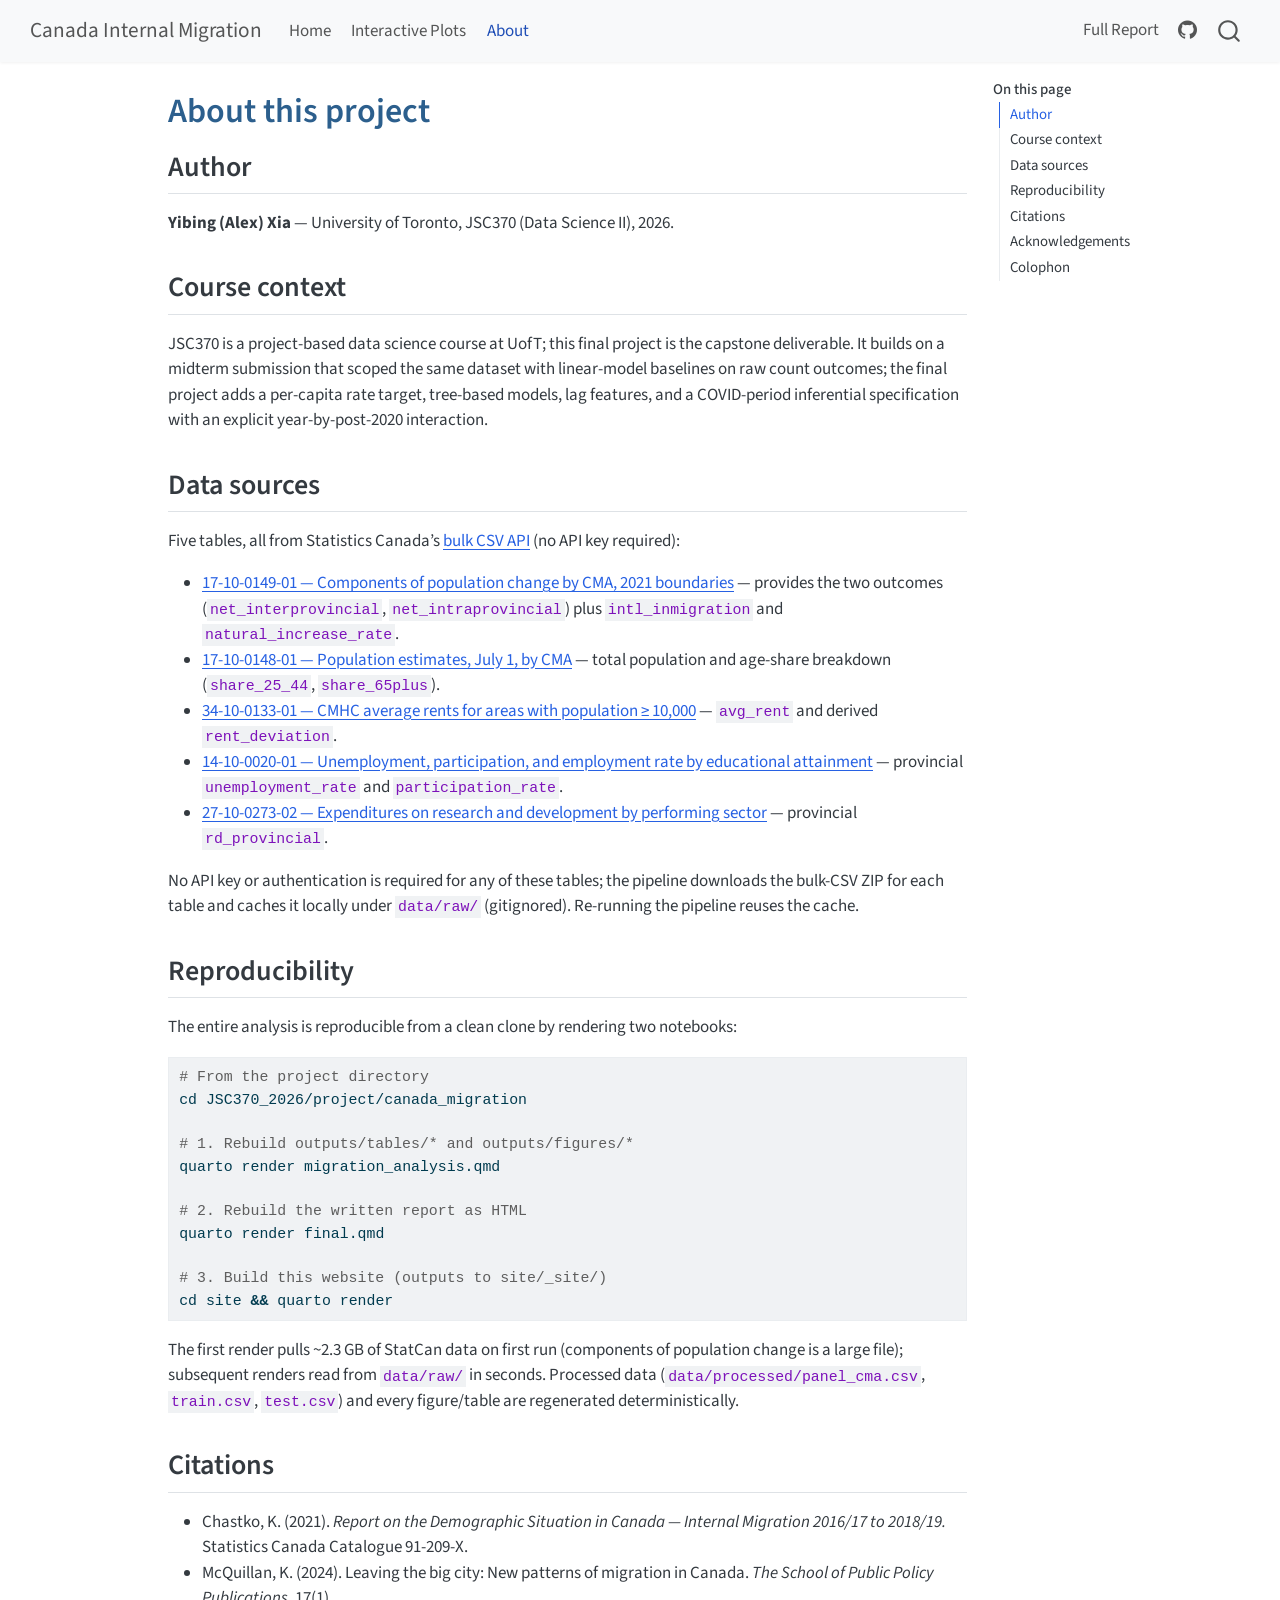
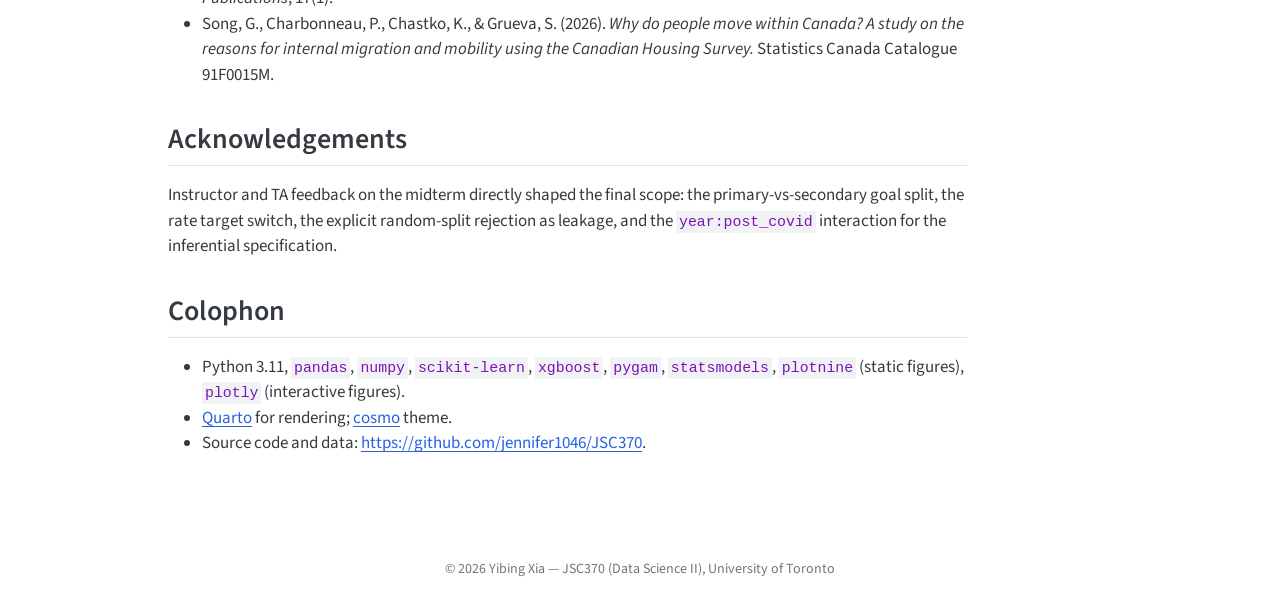
==== about.html @ b492a245 "Built site for gh-pages" ====
<!DOCTYPE html>
<html xmlns="http://www.w3.org/1999/xhtml" lang="en" xml:lang="en"><head>

<meta charset="utf-8">
<meta name="generator" content="quarto-1.8.26">

<meta name="viewport" content="width=device-width, initial-scale=1.0, user-scalable=yes">


<title>About this project – Canada Internal Migration</title>
<style>
code{white-space: pre-wrap;}
span.smallcaps{font-variant: small-caps;}
div.columns{display: flex; gap: min(4vw, 1.5em);}
div.column{flex: auto; overflow-x: auto;}
div.hanging-indent{margin-left: 1.5em; text-indent: -1.5em;}
ul.task-list{list-style: none;}
ul.task-list li input[type="checkbox"] {
  width: 0.8em;
  margin: 0 0.8em 0.2em -1em; /* quarto-specific, see https://github.com/quarto-dev/quarto-cli/issues/4556 */ 
  vertical-align: middle;
}
/* CSS for syntax highlighting */
html { -webkit-text-size-adjust: 100%; }
pre > code.sourceCode { white-space: pre; position: relative; }
pre > code.sourceCode > span { display: inline-block; line-height: 1.25; }
pre > code.sourceCode > span:empty { height: 1.2em; }
.sourceCode { overflow: visible; }
code.sourceCode > span { color: inherit; text-decoration: inherit; }
div.sourceCode { margin: 1em 0; }
pre.sourceCode { margin: 0; }
@media screen {
div.sourceCode { overflow: auto; }
}
@media print {
pre > code.sourceCode { white-space: pre-wrap; }
pre > code.sourceCode > span { text-indent: -5em; padding-left: 5em; }
}
pre.numberSource code
  { counter-reset: source-line 0; }
pre.numberSource code > span
  { position: relative; left: -4em; counter-increment: source-line; }
pre.numberSource code > span > a:first-child::before
  { content: counter(source-line);
    position: relative; left: -1em; text-align: right; vertical-align: baseline;
    border: none; display: inline-block;
    -webkit-touch-callout: none; -webkit-user-select: none;
    -khtml-user-select: none; -moz-user-select: none;
    -ms-user-select: none; user-select: none;
    padding: 0 4px; width: 4em;
  }
pre.numberSource { margin-left: 3em;  padding-left: 4px; }
div.sourceCode
  {   }
@media screen {
pre > code.sourceCode > span > a:first-child::before { text-decoration: underline; }
}
</style>


<script src="site_libs/quarto-nav/quarto-nav.js"></script>
<script src="site_libs/quarto-nav/headroom.min.js"></script>
<script src="site_libs/clipboard/clipboard.min.js"></script>
<script src="site_libs/quarto-search/autocomplete.umd.js"></script>
<script src="site_libs/quarto-search/fuse.min.js"></script>
<script src="site_libs/quarto-search/quarto-search.js"></script>
<meta name="quarto:offset" content="./">
<script src="site_libs/quarto-html/quarto.js" type="module"></script>
<script src="site_libs/quarto-html/tabsets/tabsets.js" type="module"></script>
<script src="site_libs/quarto-html/axe/axe-check.js" type="module"></script>
<script src="site_libs/quarto-html/popper.min.js"></script>
<script src="site_libs/quarto-html/tippy.umd.min.js"></script>
<script src="site_libs/quarto-html/anchor.min.js"></script>
<link href="site_libs/quarto-html/tippy.css" rel="stylesheet">
<link href="site_libs/quarto-html/quarto-syntax-highlighting-587c61ba64f3a5504c4d52d930310e48.css" rel="stylesheet" id="quarto-text-highlighting-styles">
<script src="site_libs/bootstrap/bootstrap.min.js"></script>
<link href="site_libs/bootstrap/bootstrap-icons.css" rel="stylesheet">
<link href="site_libs/bootstrap/bootstrap-5b4ad623e5705c0698d39aec6f10cf02.min.css" rel="stylesheet" append-hash="true" id="quarto-bootstrap" data-mode="light">
<script id="quarto-search-options" type="application/json">{
  "location": "navbar",
  "copy-button": false,
  "collapse-after": 3,
  "panel-placement": "end",
  "type": "overlay",
  "limit": 50,
  "keyboard-shortcut": [
    "f",
    "/",
    "s"
  ],
  "show-item-context": false,
  "language": {
    "search-no-results-text": "No results",
    "search-matching-documents-text": "matching documents",
    "search-copy-link-title": "Copy link to search",
    "search-hide-matches-text": "Hide additional matches",
    "search-more-match-text": "more match in this document",
    "search-more-matches-text": "more matches in this document",
    "search-clear-button-title": "Clear",
    "search-text-placeholder": "",
    "search-detached-cancel-button-title": "Cancel",
    "search-submit-button-title": "Submit",
    "search-label": "Search"
  }
}</script>


<link rel="stylesheet" href="styles.css">
</head>

<body class="nav-fixed quarto-light">

<div id="quarto-search-results"></div>
  <header id="quarto-header" class="headroom fixed-top">
    <nav class="navbar navbar-expand-lg " data-bs-theme="dark">
      <div class="navbar-container container-fluid">
      <div class="navbar-brand-container mx-auto">
    <a class="navbar-brand" href="./index.html">
    <span class="navbar-title">Canada Internal Migration</span>
    </a>
  </div>
            <div id="quarto-search" class="" title="Search"></div>
          <button class="navbar-toggler" type="button" data-bs-toggle="collapse" data-bs-target="#navbarCollapse" aria-controls="navbarCollapse" role="menu" aria-expanded="false" aria-label="Toggle navigation" onclick="if (window.quartoToggleHeadroom) { window.quartoToggleHeadroom(); }">
  <span class="navbar-toggler-icon"></span>
</button>
          <div class="collapse navbar-collapse" id="navbarCollapse">
            <ul class="navbar-nav navbar-nav-scroll me-auto">
  <li class="nav-item">
    <a class="nav-link" href="./index.html"> 
<span class="menu-text">Home</span></a>
  </li>  
  <li class="nav-item">
    <a class="nav-link" href="./viz.html"> 
<span class="menu-text">Interactive Plots</span></a>
  </li>  
  <li class="nav-item">
    <a class="nav-link active" href="./about.html" aria-current="page"> 
<span class="menu-text">About</span></a>
  </li>  
</ul>
            <ul class="navbar-nav navbar-nav-scroll ms-auto">
  <li class="nav-item">
    <a class="nav-link" href="./final.html"> 
<span class="menu-text">Full Report</span></a>
  </li>  
  <li class="nav-item compact">
    <a class="nav-link" href="https://github.com/jennifer1046/JSC370"> <i class="bi bi-github" role="img" aria-label="GitHub repository">
</i> 
<span class="menu-text"></span></a>
  </li>  
</ul>
          </div> <!-- /navcollapse -->
            <div class="quarto-navbar-tools">
</div>
      </div> <!-- /container-fluid -->
    </nav>
</header>
<!-- content -->
<div id="quarto-content" class="quarto-container page-columns page-rows-contents page-layout-article page-navbar">
<!-- sidebar -->
<!-- margin-sidebar -->
    <div id="quarto-margin-sidebar" class="sidebar margin-sidebar">
        <nav id="TOC" role="doc-toc" class="toc-active">
    <h2 id="toc-title">On this page</h2>
   
  <ul>
  <li><a href="#author" id="toc-author" class="nav-link active" data-scroll-target="#author">Author</a></li>
  <li><a href="#course-context" id="toc-course-context" class="nav-link" data-scroll-target="#course-context">Course context</a></li>
  <li><a href="#data-sources" id="toc-data-sources" class="nav-link" data-scroll-target="#data-sources">Data sources</a></li>
  <li><a href="#reproducibility" id="toc-reproducibility" class="nav-link" data-scroll-target="#reproducibility">Reproducibility</a></li>
  <li><a href="#citations" id="toc-citations" class="nav-link" data-scroll-target="#citations">Citations</a></li>
  <li><a href="#acknowledgements" id="toc-acknowledgements" class="nav-link" data-scroll-target="#acknowledgements">Acknowledgements</a></li>
  <li><a href="#colophon" id="toc-colophon" class="nav-link" data-scroll-target="#colophon">Colophon</a></li>
  </ul>
</nav>
    </div>
<!-- main -->
<main class="content" id="quarto-document-content">

<header id="title-block-header" class="quarto-title-block default">
<div class="quarto-title">
<h1 class="title">About this project</h1>
</div>



<div class="quarto-title-meta">

    
  
    
  </div>
  


</header>


<section id="author" class="level2">
<h2 class="anchored" data-anchor-id="author">Author</h2>
<p><strong>Yibing (Alex) Xia</strong> — University of Toronto, JSC370 (Data Science II), 2026.</p>
</section>
<section id="course-context" class="level2">
<h2 class="anchored" data-anchor-id="course-context">Course context</h2>
<p>JSC370 is a project-based data science course at UofT; this final project is the capstone deliverable. It builds on a midterm submission that scoped the same dataset with linear-model baselines on raw count outcomes; the final project adds a per-capita rate target, tree-based models, lag features, and a COVID-period inferential specification with an explicit year-by-post-2020 interaction.</p>
</section>
<section id="data-sources" class="level2">
<h2 class="anchored" data-anchor-id="data-sources">Data sources</h2>
<p>Five tables, all from Statistics Canada’s <a href="https://www150.statcan.gc.ca/n1/en/type/data">bulk CSV API</a> (no API key required):</p>
<ul>
<li><a href="https://www150.statcan.gc.ca/t1/tbl1/en/tv.action?pid=1710014901">17-10-0149-01 — Components of population change by CMA, 2021 boundaries</a> — provides the two outcomes (<code>net_interprovincial</code>, <code>net_intraprovincial</code>) plus <code>intl_inmigration</code> and <code>natural_increase_rate</code>.</li>
<li><a href="https://www150.statcan.gc.ca/t1/tbl1/en/tv.action?pid=1710014801">17-10-0148-01 — Population estimates, July 1, by CMA</a> — total population and age-share breakdown (<code>share_25_44</code>, <code>share_65plus</code>).</li>
<li><a href="https://www150.statcan.gc.ca/t1/tbl1/en/tv.action?pid=3410013301">34-10-0133-01 — CMHC average rents for areas with population ≥ 10,000</a> — <code>avg_rent</code> and derived <code>rent_deviation</code>.</li>
<li><a href="https://www150.statcan.gc.ca/t1/tbl1/en/tv.action?pid=1410002001">14-10-0020-01 — Unemployment, participation, and employment rate by educational attainment</a> — provincial <code>unemployment_rate</code> and <code>participation_rate</code>.</li>
<li><a href="https://www150.statcan.gc.ca/t1/tbl1/en/tv.action?pid=2710027302">27-10-0273-02 — Expenditures on research and development by performing sector</a> — provincial <code>rd_provincial</code>.</li>
</ul>
<p>No API key or authentication is required for any of these tables; the pipeline downloads the bulk-CSV ZIP for each table and caches it locally under <code>data/raw/</code> (gitignored). Re-running the pipeline reuses the cache.</p>
</section>
<section id="reproducibility" class="level2">
<h2 class="anchored" data-anchor-id="reproducibility">Reproducibility</h2>
<p>The entire analysis is reproducible from a clean clone by rendering two notebooks:</p>
<div class="code-copy-outer-scaffold"><div class="sourceCode" id="cb1"><pre class="sourceCode bash code-with-copy"><code class="sourceCode bash"><span id="cb1-1"><a href="#cb1-1" aria-hidden="true" tabindex="-1"></a><span class="co"># From the project directory</span></span>
<span id="cb1-2"><a href="#cb1-2" aria-hidden="true" tabindex="-1"></a><span class="bu">cd</span> JSC370_2026/project/canada_migration</span>
<span id="cb1-3"><a href="#cb1-3" aria-hidden="true" tabindex="-1"></a></span>
<span id="cb1-4"><a href="#cb1-4" aria-hidden="true" tabindex="-1"></a><span class="co"># 1. Rebuild outputs/tables/* and outputs/figures/*</span></span>
<span id="cb1-5"><a href="#cb1-5" aria-hidden="true" tabindex="-1"></a><span class="ex">quarto</span> render migration_analysis.qmd</span>
<span id="cb1-6"><a href="#cb1-6" aria-hidden="true" tabindex="-1"></a></span>
<span id="cb1-7"><a href="#cb1-7" aria-hidden="true" tabindex="-1"></a><span class="co"># 2. Rebuild the written report as HTML</span></span>
<span id="cb1-8"><a href="#cb1-8" aria-hidden="true" tabindex="-1"></a><span class="ex">quarto</span> render final.qmd</span>
<span id="cb1-9"><a href="#cb1-9" aria-hidden="true" tabindex="-1"></a></span>
<span id="cb1-10"><a href="#cb1-10" aria-hidden="true" tabindex="-1"></a><span class="co"># 3. Build this website (outputs to site/_site/)</span></span>
<span id="cb1-11"><a href="#cb1-11" aria-hidden="true" tabindex="-1"></a><span class="bu">cd</span> site <span class="kw">&amp;&amp;</span> <span class="ex">quarto</span> render</span></code></pre></div><button title="Copy to Clipboard" class="code-copy-button"><i class="bi"></i></button></div>
<p>The first render pulls ~2.3 GB of StatCan data on first run (components of population change is a large file); subsequent renders read from <code>data/raw/</code> in seconds. Processed data (<code>data/processed/panel_cma.csv</code>, <code>train.csv</code>, <code>test.csv</code>) and every figure/table are regenerated deterministically.</p>
</section>
<section id="citations" class="level2">
<h2 class="anchored" data-anchor-id="citations">Citations</h2>
<ul>
<li>Chastko, K. (2021). <em>Report on the Demographic Situation in Canada — Internal Migration 2016/17 to 2018/19.</em> Statistics Canada Catalogue 91-209-X.</li>
<li>McQuillan, K. (2024). Leaving the big city: New patterns of migration in Canada. <em>The School of Public Policy Publications</em>, 17(1).</li>
<li>Song, G., Charbonneau, P., Chastko, K., &amp; Grueva, S. (2026). <em>Why do people move within Canada? A study on the reasons for internal migration and mobility using the Canadian Housing Survey.</em> Statistics Canada Catalogue 91F0015M.</li>
</ul>
</section>
<section id="acknowledgements" class="level2">
<h2 class="anchored" data-anchor-id="acknowledgements">Acknowledgements</h2>
<p>Instructor and TA feedback on the midterm directly shaped the final scope: the primary-vs-secondary goal split, the rate target switch, the explicit random-split rejection as leakage, and the <code>year:post_covid</code> interaction for the inferential specification.</p>
</section>
<section id="colophon" class="level2">
<h2 class="anchored" data-anchor-id="colophon">Colophon</h2>
<ul>
<li>Python 3.11, <code>pandas</code>, <code>numpy</code>, <code>scikit-learn</code>, <code>xgboost</code>, <code>pygam</code>, <code>statsmodels</code>, <code>plotnine</code> (static figures), <code>plotly</code> (interactive figures).</li>
<li><a href="https://quarto.org">Quarto</a> for rendering; <a href="https://bootswatch.com/cosmo/">cosmo</a> theme.</li>
<li>Source code and data: <a href="https://github.com/jennifer1046/JSC370" class="uri">https://github.com/jennifer1046/JSC370</a>.</li>
</ul>


</section>

</main> <!-- /main -->
<script id="quarto-html-after-body" type="application/javascript">
  window.document.addEventListener("DOMContentLoaded", function (event) {
    const icon = "";
    const anchorJS = new window.AnchorJS();
    anchorJS.options = {
      placement: 'right',
      icon: icon
    };
    anchorJS.add('.anchored');
    const isCodeAnnotation = (el) => {
      for (const clz of el.classList) {
        if (clz.startsWith('code-annotation-')) {                     
          return true;
        }
      }
      return false;
    }
    const onCopySuccess = function(e) {
      // button target
      const button = e.trigger;
      // don't keep focus
      button.blur();
      // flash "checked"
      button.classList.add('code-copy-button-checked');
      var currentTitle = button.getAttribute("title");
      button.setAttribute("title", "Copied!");
      let tooltip;
      if (window.bootstrap) {
        button.setAttribute("data-bs-toggle", "tooltip");
        button.setAttribute("data-bs-placement", "left");
        button.setAttribute("data-bs-title", "Copied!");
        tooltip = new bootstrap.Tooltip(button, 
          { trigger: "manual", 
            customClass: "code-copy-button-tooltip",
            offset: [0, -8]});
        tooltip.show();    
      }
      setTimeout(function() {
        if (tooltip) {
          tooltip.hide();
          button.removeAttribute("data-bs-title");
          button.removeAttribute("data-bs-toggle");
          button.removeAttribute("data-bs-placement");
        }
        button.setAttribute("title", currentTitle);
        button.classList.remove('code-copy-button-checked');
      }, 1000);
      // clear code selection
      e.clearSelection();
    }
    const getTextToCopy = function(trigger) {
      const outerScaffold = trigger.parentElement.cloneNode(true);
      const codeEl = outerScaffold.querySelector('code');
      for (const childEl of codeEl.children) {
        if (isCodeAnnotation(childEl)) {
          childEl.remove();
        }
      }
      return codeEl.innerText;
    }
    const clipboard = new window.ClipboardJS('.code-copy-button:not([data-in-quarto-modal])', {
      text: getTextToCopy
    });
    clipboard.on('success', onCopySuccess);
    if (window.document.getElementById('quarto-embedded-source-code-modal')) {
      const clipboardModal = new window.ClipboardJS('.code-copy-button[data-in-quarto-modal]', {
        text: getTextToCopy,
        container: window.document.getElementById('quarto-embedded-source-code-modal')
      });
      clipboardModal.on('success', onCopySuccess);
    }
      var localhostRegex = new RegExp(/^(?:http|https):\/\/localhost\:?[0-9]*\//);
      var mailtoRegex = new RegExp(/^mailto:/);
        var filterRegex = new RegExp("https:\/\/jennifer1046\.github\.io\/JSC370\/");
      var isInternal = (href) => {
          return filterRegex.test(href) || localhostRegex.test(href) || mailtoRegex.test(href);
      }
      // Inspect non-navigation links and adorn them if external
     var links = window.document.querySelectorAll('a[href]:not(.nav-link):not(.navbar-brand):not(.toc-action):not(.sidebar-link):not(.sidebar-item-toggle):not(.pagination-link):not(.no-external):not([aria-hidden]):not(.dropdown-item):not(.quarto-navigation-tool):not(.about-link)');
      for (var i=0; i<links.length; i++) {
        const link = links[i];
        if (!isInternal(link.href)) {
          // undo the damage that might have been done by quarto-nav.js in the case of
          // links that we want to consider external
          if (link.dataset.originalHref !== undefined) {
            link.href = link.dataset.originalHref;
          }
        }
      }
    function tippyHover(el, contentFn, onTriggerFn, onUntriggerFn) {
      const config = {
        allowHTML: true,
        maxWidth: 500,
        delay: 100,
        arrow: false,
        appendTo: function(el) {
            return el.parentElement;
        },
        interactive: true,
        interactiveBorder: 10,
        theme: 'quarto',
        placement: 'bottom-start',
      };
      if (contentFn) {
        config.content = contentFn;
      }
      if (onTriggerFn) {
        config.onTrigger = onTriggerFn;
      }
      if (onUntriggerFn) {
        config.onUntrigger = onUntriggerFn;
      }
      window.tippy(el, config); 
    }
    const noterefs = window.document.querySelectorAll('a[role="doc-noteref"]');
    for (var i=0; i<noterefs.length; i++) {
      const ref = noterefs[i];
      tippyHover(ref, function() {
        // use id or data attribute instead here
        let href = ref.getAttribute('data-footnote-href') || ref.getAttribute('href');
        try { href = new URL(href).hash; } catch {}
        const id = href.replace(/^#\/?/, "");
        const note = window.document.getElementById(id);
        if (note) {
          return note.innerHTML;
        } else {
          return "";
        }
      });
    }
    const xrefs = window.document.querySelectorAll('a.quarto-xref');
    const processXRef = (id, note) => {
      // Strip column container classes
      const stripColumnClz = (el) => {
        el.classList.remove("page-full", "page-columns");
        if (el.children) {
          for (const child of el.children) {
            stripColumnClz(child);
          }
        }
      }
      stripColumnClz(note)
      if (id === null || id.startsWith('sec-')) {
        // Special case sections, only their first couple elements
        const container = document.createElement("div");
        if (note.children && note.children.length > 2) {
          container.appendChild(note.children[0].cloneNode(true));
          for (let i = 1; i < note.children.length; i++) {
            const child = note.children[i];
            if (child.tagName === "P" && child.innerText === "") {
              continue;
            } else {
              container.appendChild(child.cloneNode(true));
              break;
            }
          }
          if (window.Quarto?.typesetMath) {
            window.Quarto.typesetMath(container);
          }
          return container.innerHTML
        } else {
          if (window.Quarto?.typesetMath) {
            window.Quarto.typesetMath(note);
          }
          return note.innerHTML;
        }
      } else {
        // Remove any anchor links if they are present
        const anchorLink = note.querySelector('a.anchorjs-link');
        if (anchorLink) {
          anchorLink.remove();
        }
        if (window.Quarto?.typesetMath) {
          window.Quarto.typesetMath(note);
        }
        if (note.classList.contains("callout")) {
          return note.outerHTML;
        } else {
          return note.innerHTML;
        }
      }
    }
    for (var i=0; i<xrefs.length; i++) {
      const xref = xrefs[i];
      tippyHover(xref, undefined, function(instance) {
        instance.disable();
        let url = xref.getAttribute('href');
        let hash = undefined; 
        if (url.startsWith('#')) {
          hash = url;
        } else {
          try { hash = new URL(url).hash; } catch {}
        }
        if (hash) {
          const id = hash.replace(/^#\/?/, "");
          const note = window.document.getElementById(id);
          if (note !== null) {
            try {
              const html = processXRef(id, note.cloneNode(true));
              instance.setContent(html);
            } finally {
              instance.enable();
              instance.show();
            }
          } else {
            // See if we can fetch this
            fetch(url.split('#')[0])
            .then(res => res.text())
            .then(html => {
              const parser = new DOMParser();
              const htmlDoc = parser.parseFromString(html, "text/html");
              const note = htmlDoc.getElementById(id);
              if (note !== null) {
                const html = processXRef(id, note);
                instance.setContent(html);
              } 
            }).finally(() => {
              instance.enable();
              instance.show();
            });
          }
        } else {
          // See if we can fetch a full url (with no hash to target)
          // This is a special case and we should probably do some content thinning / targeting
          fetch(url)
          .then(res => res.text())
          .then(html => {
            const parser = new DOMParser();
            const htmlDoc = parser.parseFromString(html, "text/html");
            const note = htmlDoc.querySelector('main.content');
            if (note !== null) {
              // This should only happen for chapter cross references
              // (since there is no id in the URL)
              // remove the first header
              if (note.children.length > 0 && note.children[0].tagName === "HEADER") {
                note.children[0].remove();
              }
              const html = processXRef(null, note);
              instance.setContent(html);
            } 
          }).finally(() => {
            instance.enable();
            instance.show();
          });
        }
      }, function(instance) {
      });
    }
        let selectedAnnoteEl;
        const selectorForAnnotation = ( cell, annotation) => {
          let cellAttr = 'data-code-cell="' + cell + '"';
          let lineAttr = 'data-code-annotation="' +  annotation + '"';
          const selector = 'span[' + cellAttr + '][' + lineAttr + ']';
          return selector;
        }
        const selectCodeLines = (annoteEl) => {
          const doc = window.document;
          const targetCell = annoteEl.getAttribute("data-target-cell");
          const targetAnnotation = annoteEl.getAttribute("data-target-annotation");
          const annoteSpan = window.document.querySelector(selectorForAnnotation(targetCell, targetAnnotation));
          const lines = annoteSpan.getAttribute("data-code-lines").split(",");
          const lineIds = lines.map((line) => {
            return targetCell + "-" + line;
          })
          let top = null;
          let height = null;
          let parent = null;
          if (lineIds.length > 0) {
              //compute the position of the single el (top and bottom and make a div)
              const el = window.document.getElementById(lineIds[0]);
              top = el.offsetTop;
              height = el.offsetHeight;
              parent = el.parentElement.parentElement;
            if (lineIds.length > 1) {
              const lastEl = window.document.getElementById(lineIds[lineIds.length - 1]);
              const bottom = lastEl.offsetTop + lastEl.offsetHeight;
              height = bottom - top;
            }
            if (top !== null && height !== null && parent !== null) {
              // cook up a div (if necessary) and position it 
              let div = window.document.getElementById("code-annotation-line-highlight");
              if (div === null) {
                div = window.document.createElement("div");
                div.setAttribute("id", "code-annotation-line-highlight");
                div.style.position = 'absolute';
                parent.appendChild(div);
              }
              div.style.top = top - 2 + "px";
              div.style.height = height + 4 + "px";
              div.style.left = 0;
              let gutterDiv = window.document.getElementById("code-annotation-line-highlight-gutter");
              if (gutterDiv === null) {
                gutterDiv = window.document.createElement("div");
                gutterDiv.setAttribute("id", "code-annotation-line-highlight-gutter");
                gutterDiv.style.position = 'absolute';
                const codeCell = window.document.getElementById(targetCell);
                const gutter = codeCell.querySelector('.code-annotation-gutter');
                gutter.appendChild(gutterDiv);
              }
              gutterDiv.style.top = top - 2 + "px";
              gutterDiv.style.height = height + 4 + "px";
            }
            selectedAnnoteEl = annoteEl;
          }
        };
        const unselectCodeLines = () => {
          const elementsIds = ["code-annotation-line-highlight", "code-annotation-line-highlight-gutter"];
          elementsIds.forEach((elId) => {
            const div = window.document.getElementById(elId);
            if (div) {
              div.remove();
            }
          });
          selectedAnnoteEl = undefined;
        };
          // Handle positioning of the toggle
      window.addEventListener(
        "resize",
        throttle(() => {
          elRect = undefined;
          if (selectedAnnoteEl) {
            selectCodeLines(selectedAnnoteEl);
          }
        }, 10)
      );
      function throttle(fn, ms) {
      let throttle = false;
      let timer;
        return (...args) => {
          if(!throttle) { // first call gets through
              fn.apply(this, args);
              throttle = true;
          } else { // all the others get throttled
              if(timer) clearTimeout(timer); // cancel #2
              timer = setTimeout(() => {
                fn.apply(this, args);
                timer = throttle = false;
              }, ms);
          }
        };
      }
        // Attach click handler to the DT
        const annoteDls = window.document.querySelectorAll('dt[data-target-cell]');
        for (const annoteDlNode of annoteDls) {
          annoteDlNode.addEventListener('click', (event) => {
            const clickedEl = event.target;
            if (clickedEl !== selectedAnnoteEl) {
              unselectCodeLines();
              const activeEl = window.document.querySelector('dt[data-target-cell].code-annotation-active');
              if (activeEl) {
                activeEl.classList.remove('code-annotation-active');
              }
              selectCodeLines(clickedEl);
              clickedEl.classList.add('code-annotation-active');
            } else {
              // Unselect the line
              unselectCodeLines();
              clickedEl.classList.remove('code-annotation-active');
            }
          });
        }
    const findCites = (el) => {
      const parentEl = el.parentElement;
      if (parentEl) {
        const cites = parentEl.dataset.cites;
        if (cites) {
          return {
            el,
            cites: cites.split(' ')
          };
        } else {
          return findCites(el.parentElement)
        }
      } else {
        return undefined;
      }
    };
    var bibliorefs = window.document.querySelectorAll('a[role="doc-biblioref"]');
    for (var i=0; i<bibliorefs.length; i++) {
      const ref = bibliorefs[i];
      const citeInfo = findCites(ref);
      if (citeInfo) {
        tippyHover(citeInfo.el, function() {
          var popup = window.document.createElement('div');
          citeInfo.cites.forEach(function(cite) {
            var citeDiv = window.document.createElement('div');
            citeDiv.classList.add('hanging-indent');
            citeDiv.classList.add('csl-entry');
            var biblioDiv = window.document.getElementById('ref-' + cite);
            if (biblioDiv) {
              citeDiv.innerHTML = biblioDiv.innerHTML;
            }
            popup.appendChild(citeDiv);
          });
          return popup.innerHTML;
        });
      }
    }
  });
  </script>
</div> <!-- /content -->
<footer class="footer">
  <div class="nav-footer">
    <div class="nav-footer-left">
      &nbsp;
    </div>   
    <div class="nav-footer-center">
<p>© 2026 Yibing Xia — JSC370 (Data Science II), University of Toronto</p>
</div>
    <div class="nav-footer-right">
      &nbsp;
    </div>
  </div>
</footer>




</body></html>
---- site_libs/quarto-html/tippy.css ----
.tippy-box[data-animation=fade][data-state=hidden]{opacity:0}[data-tippy-root]{max-width:calc(100vw - 10px)}.tippy-box{position:relative;background-color:#333;color:#fff;border-radius:4px;font-size:14px;line-height:1.4;white-space:normal;outline:0;transition-property:transform,visibility,opacity}.tippy-box[data-placement^=top]>.tippy-arrow{bottom:0}.tippy-box[data-placement^=top]>.tippy-arrow:before{bottom:-7px;left:0;border-width:8px 8px 0;border-top-color:initial;transform-origin:center top}.tippy-box[data-placement^=bottom]>.tippy-arrow{top:0}.tippy-box[data-placement^=bottom]>.tippy-arrow:before{top:-7px;left:0;border-width:0 8px 8px;border-bottom-color:initial;transform-origin:center bottom}.tippy-box[data-placement^=left]>.tippy-arrow{right:0}.tippy-box[data-placement^=left]>.tippy-arrow:before{border-width:8px 0 8px 8px;border-left-color:initial;right:-7px;transform-origin:center left}.tippy-box[data-placement^=right]>.tippy-arrow{left:0}.tippy-box[data-placement^=right]>.tippy-arrow:before{left:-7px;border-width:8px 8px 8px 0;border-right-color:initial;transform-origin:center right}.tippy-box[data-inertia][data-state=visible]{transition-timing-function:cubic-bezier(.54,1.5,.38,1.11)}.tippy-arrow{width:16px;height:16px;color:#333}.tippy-arrow:before{content:"";position:absolute;border-color:transparent;border-style:solid}.tippy-content{position:relative;padding:5px 9px;z-index:1}
---- site_libs/quarto-html/quarto-syntax-highlighting-587c61ba64f3a5504c4d52d930310e48.css ----
/* quarto syntax highlight colors */
:root {
  --quarto-hl-ot-color: #003B4F;
  --quarto-hl-at-color: #657422;
  --quarto-hl-ss-color: #20794D;
  --quarto-hl-an-color: #5E5E5E;
  --quarto-hl-fu-color: #4758AB;
  --quarto-hl-st-color: #20794D;
  --quarto-hl-cf-color: #003B4F;
  --quarto-hl-op-color: #5E5E5E;
  --quarto-hl-er-color: #AD0000;
  --quarto-hl-bn-color: #AD0000;
  --quarto-hl-al-color: #AD0000;
  --quarto-hl-va-color: #111111;
  --quarto-hl-bu-color: inherit;
  --quarto-hl-ex-color: inherit;
  --quarto-hl-pp-color: #AD0000;
  --quarto-hl-in-color: #5E5E5E;
  --quarto-hl-vs-color: #20794D;
  --quarto-hl-wa-color: #5E5E5E;
  --quarto-hl-do-color: #5E5E5E;
  --quarto-hl-im-color: #00769E;
  --quarto-hl-ch-color: #20794D;
  --quarto-hl-dt-color: #AD0000;
  --quarto-hl-fl-color: #AD0000;
  --quarto-hl-co-color: #5E5E5E;
  --quarto-hl-cv-color: #5E5E5E;
  --quarto-hl-cn-color: #8f5902;
  --quarto-hl-sc-color: #5E5E5E;
  --quarto-hl-dv-color: #AD0000;
  --quarto-hl-kw-color: #003B4F;
}

/* other quarto variables */
:root {
  --quarto-font-monospace: SFMono-Regular, Menlo, Monaco, Consolas, "Liberation Mono", "Courier New", monospace;
}

/* syntax highlight based on Pandoc's rules */
pre > code.sourceCode > span {
  color: #003B4F;
}

code.sourceCode > span {
  color: #003B4F;
}

div.sourceCode,
div.sourceCode pre.sourceCode {
  color: #003B4F;
}

/* Normal */
code span {
  color: #003B4F;
}

/* Alert */
code span.al {
  color: #AD0000;
  font-style: inherit;
}

/* Annotation */
code span.an {
  color: #5E5E5E;
  font-style: inherit;
}

/* Attribute */
code span.at {
  color: #657422;
  font-style: inherit;
}

/* BaseN */
code span.bn {
  color: #AD0000;
  font-style: inherit;
}

/* BuiltIn */
code span.bu {
  font-style: inherit;
}

/* ControlFlow */
code span.cf {
  color: #003B4F;
  font-weight: bold;
  font-style: inherit;
}

/* Char */
code span.ch {
  color: #20794D;
  font-style: inherit;
}

/* Constant */
code span.cn {
  color: #8f5902;
  font-style: inherit;
}

/* Comment */
code span.co {
  color: #5E5E5E;
  font-style: inherit;
}

/* CommentVar */
code span.cv {
  color: #5E5E5E;
  font-style: italic;
}

/* Documentation */
code span.do {
  color: #5E5E5E;
  font-style: italic;
}

/* DataType */
code span.dt {
  color: #AD0000;
  font-style: inherit;
}

/* DecVal */
code span.dv {
  color: #AD0000;
  font-style: inherit;
}

/* Error */
code span.er {
  color: #AD0000;
  font-style: inherit;
}

/* Extension */
code span.ex {
  font-style: inherit;
}

/* Float */
code span.fl {
  color: #AD0000;
  font-style: inherit;
}

/* Function */
code span.fu {
  color: #4758AB;
  font-style: inherit;
}

/* Import */
code span.im {
  color: #00769E;
  font-style: inherit;
}

/* Information */
code span.in {
  color: #5E5E5E;
  font-style: inherit;
}

/* Keyword */
code span.kw {
  color: #003B4F;
  font-weight: bold;
  font-style: inherit;
}

/* Operator */
code span.op {
  color: #5E5E5E;
  font-style: inherit;
}

/* Other */
code span.ot {
  color: #003B4F;
  font-style: inherit;
}

/* Preprocessor */
code span.pp {
  color: #AD0000;
  font-style: inherit;
}

/* SpecialChar */
code span.sc {
  color: #5E5E5E;
  font-style: inherit;
}

/* SpecialString */
code span.ss {
  color: #20794D;
  font-style: inherit;
}

/* String */
code span.st {
  color: #20794D;
  font-style: inherit;
}

/* Variable */
code span.va {
  color: #111111;
  font-style: inherit;
}

/* VerbatimString */
code span.vs {
  color: #20794D;
  font-style: inherit;
}

/* Warning */
code span.wa {
  color: #5E5E5E;
  font-style: italic;
}

.prevent-inlining {
  content: "</";
}

/*# sourceMappingURL=2dce1cc6c82594539e1579de68416b47.css.map */
---- styles.css ----
/* Minor overrides on top of the Bootstrap "cosmo" theme. */

:root {
  --site-accent: #2c5f8d;
}

.quarto-title-block .quarto-title .title {
  font-weight: 600;
  color: var(--site-accent);
}

.navbar {
  box-shadow: 0 1px 3px rgba(0, 0, 0, 0.06);
}

.hero-block {
  background: linear-gradient(180deg, #f2f6fb 0%, #ffffff 100%);
  padding: 2rem 1.5rem;
  border-radius: 10px;
  margin-bottom: 2rem;
  border: 1px solid #e6eef6;
}

.hero-block h2 {
  margin-top: 0;
  color: var(--site-accent);
}

.figure-caption {
  font-style: italic;
  color: #4b5563;
  margin-top: 0.5rem;
  margin-bottom: 0.25rem;
}

.figure-description {
  font-size: 0.95rem;
  color: #374151;
  margin-bottom: 2rem;
  line-height: 1.55;
}

.card-link {
  display: block;
  padding: 1rem 1.25rem;
  background: #ffffff;
  border: 1px solid #e6eef6;
  border-radius: 8px;
  margin-bottom: 0.75rem;
  text-decoration: none;
  color: #1f2937;
  transition: border-color 0.15s, transform 0.15s;
}

.card-link:hover {
  border-color: var(--site-accent);
  transform: translateY(-1px);
}

.card-link .card-title {
  font-weight: 600;
  color: var(--site-accent);
  margin-bottom: 0.25rem;
}

.card-link .card-sub {
  font-size: 0.9rem;
  color: #4b5563;
}

/* Table styling reused from the report */
.report-table {
  border-collapse: collapse;
  width: 100%;
  font-size: 0.92rem;
  margin-bottom: 1rem;
}

.report-table th,
.report-table td {
  border: 1px solid #e5e7eb;
  padding: 0.4rem 0.6rem;
  text-align: left;
}

.report-table th {
  background: #f3f6fa;
}

.report-table td.num,
.report-table th.num {
  text-align: right;
  font-variant-numeric: tabular-nums;
}

.table-caption {
  font-size: 0.9rem;
  color: #4b5563;
  margin-bottom: 0.35rem;
  font-style: italic;
}
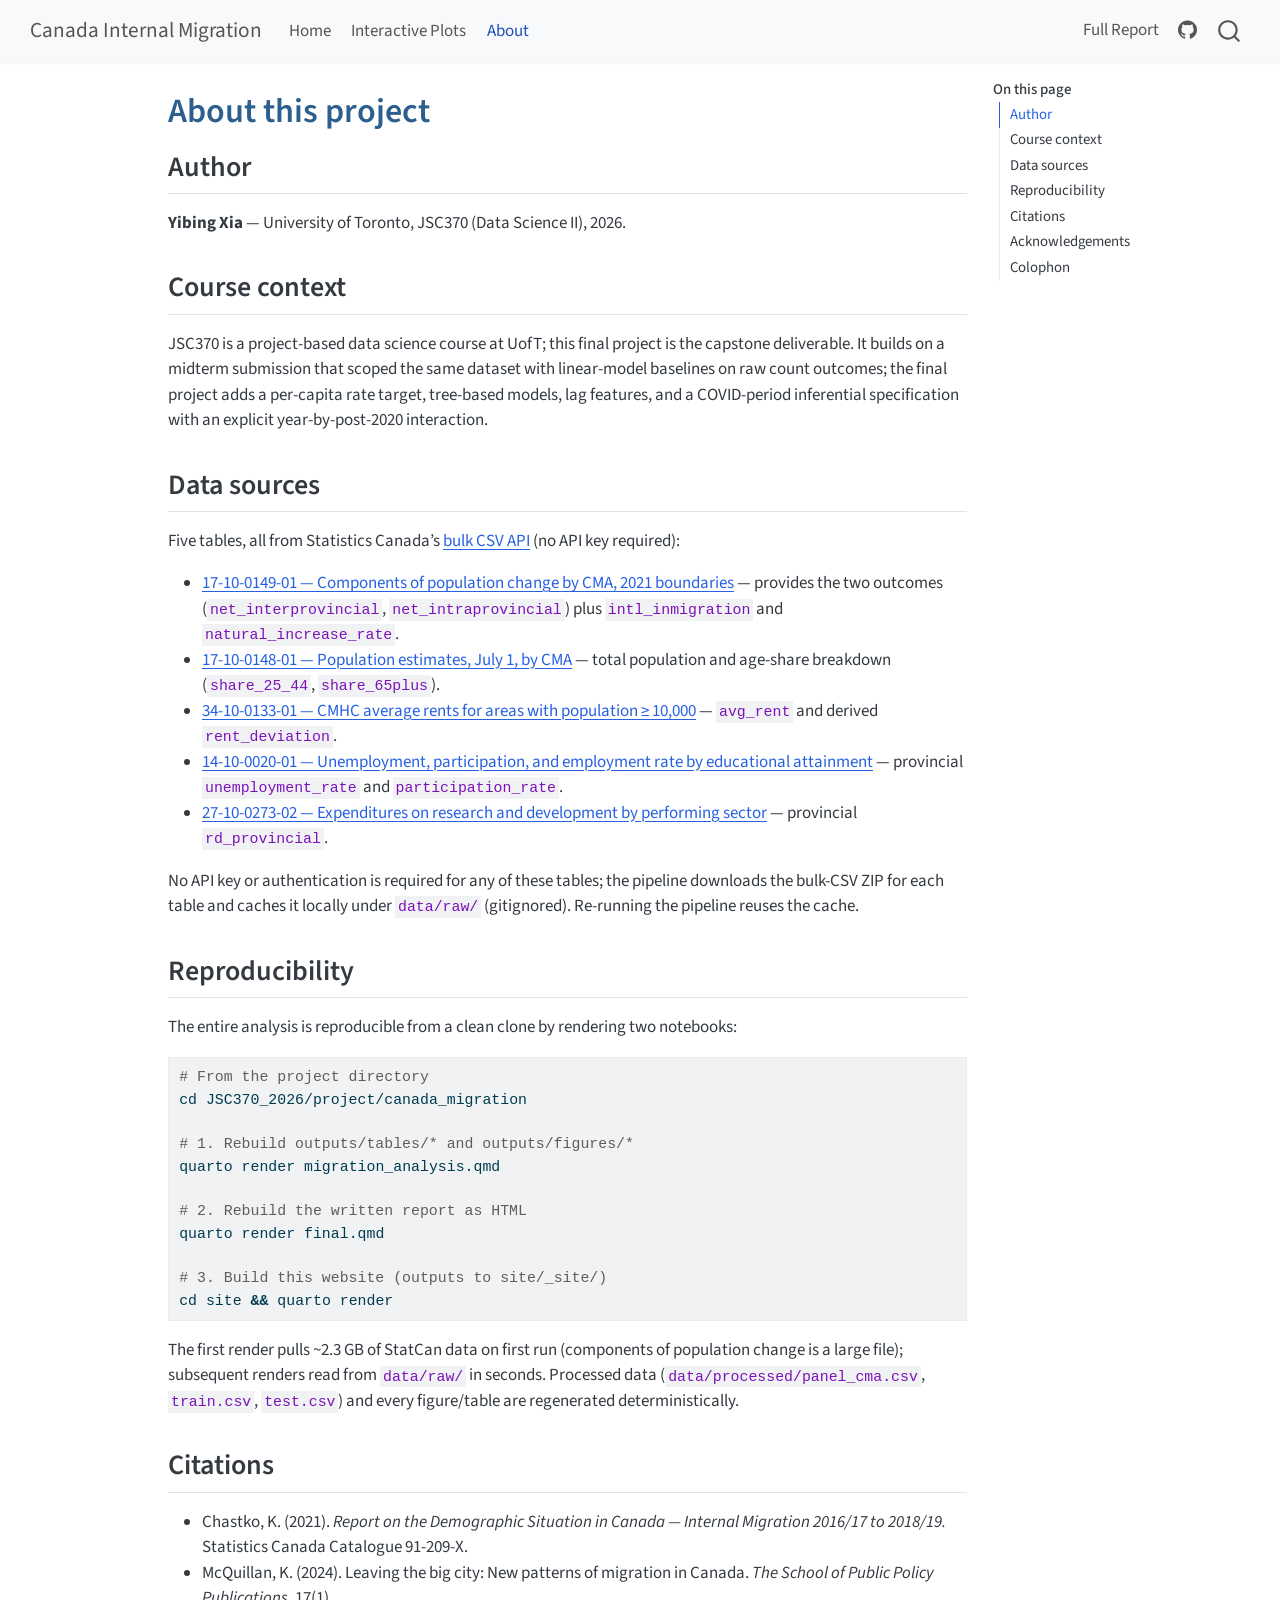
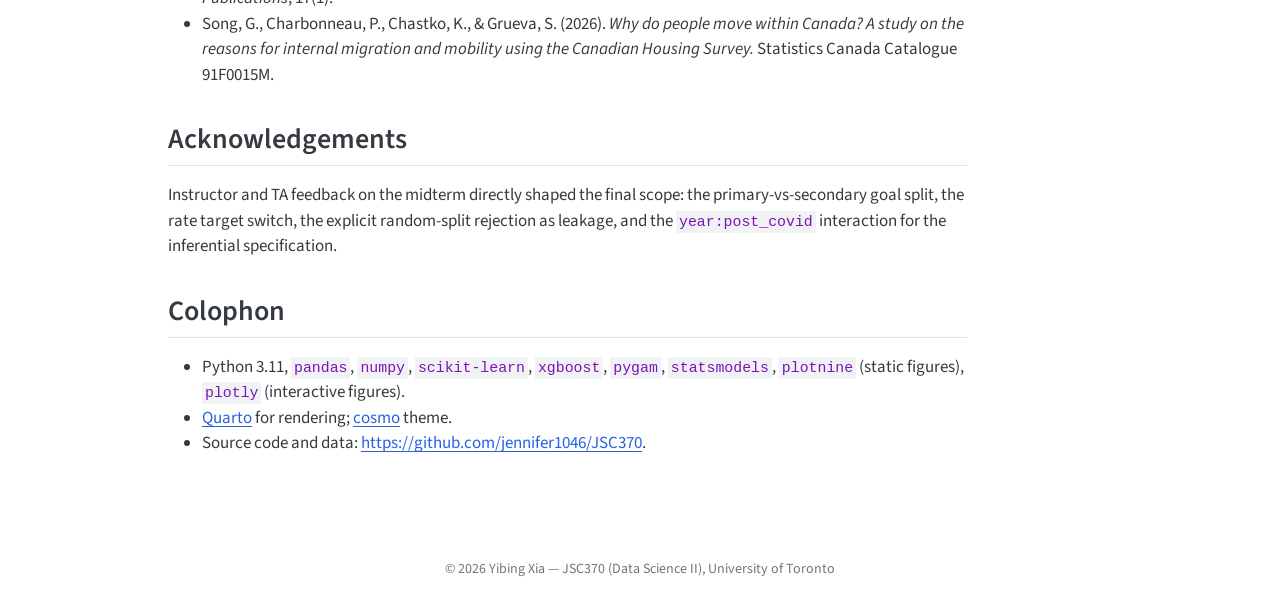
==== commit 52e92904: "Built site for gh-pages" ====
--- a/about.html
+++ b/about.html
@@ -198,7 +198,7 @@
 
 <section id="author" class="level2">
 <h2 class="anchored" data-anchor-id="author">Author</h2>
-<p><strong>Yibing (Alex) Xia</strong> — University of Toronto, JSC370 (Data Science II), 2026.</p>
+<p><strong>Yibing Xia</strong> — University of Toronto, JSC370 (Data Science II), 2026.</p>
 </section>
 <section id="course-context" class="level2">
 <h2 class="anchored" data-anchor-id="course-context">Course context</h2>
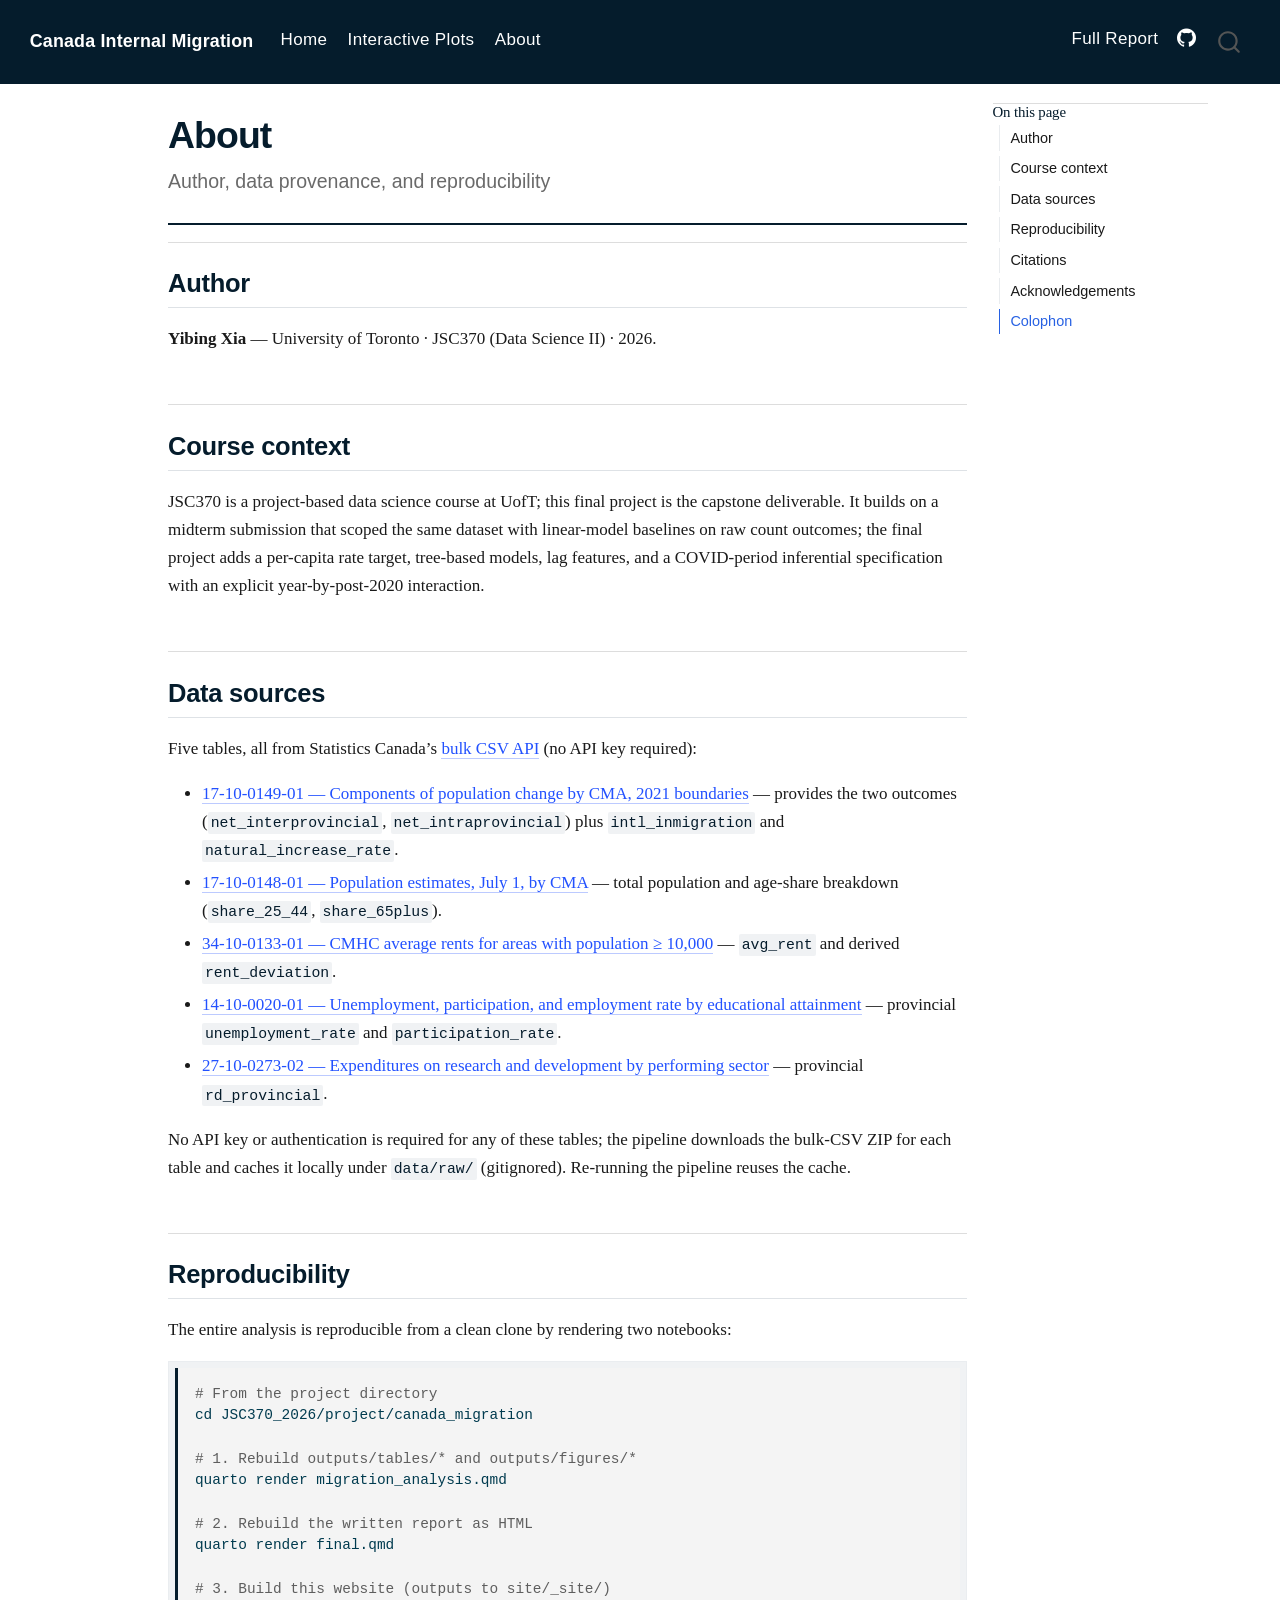
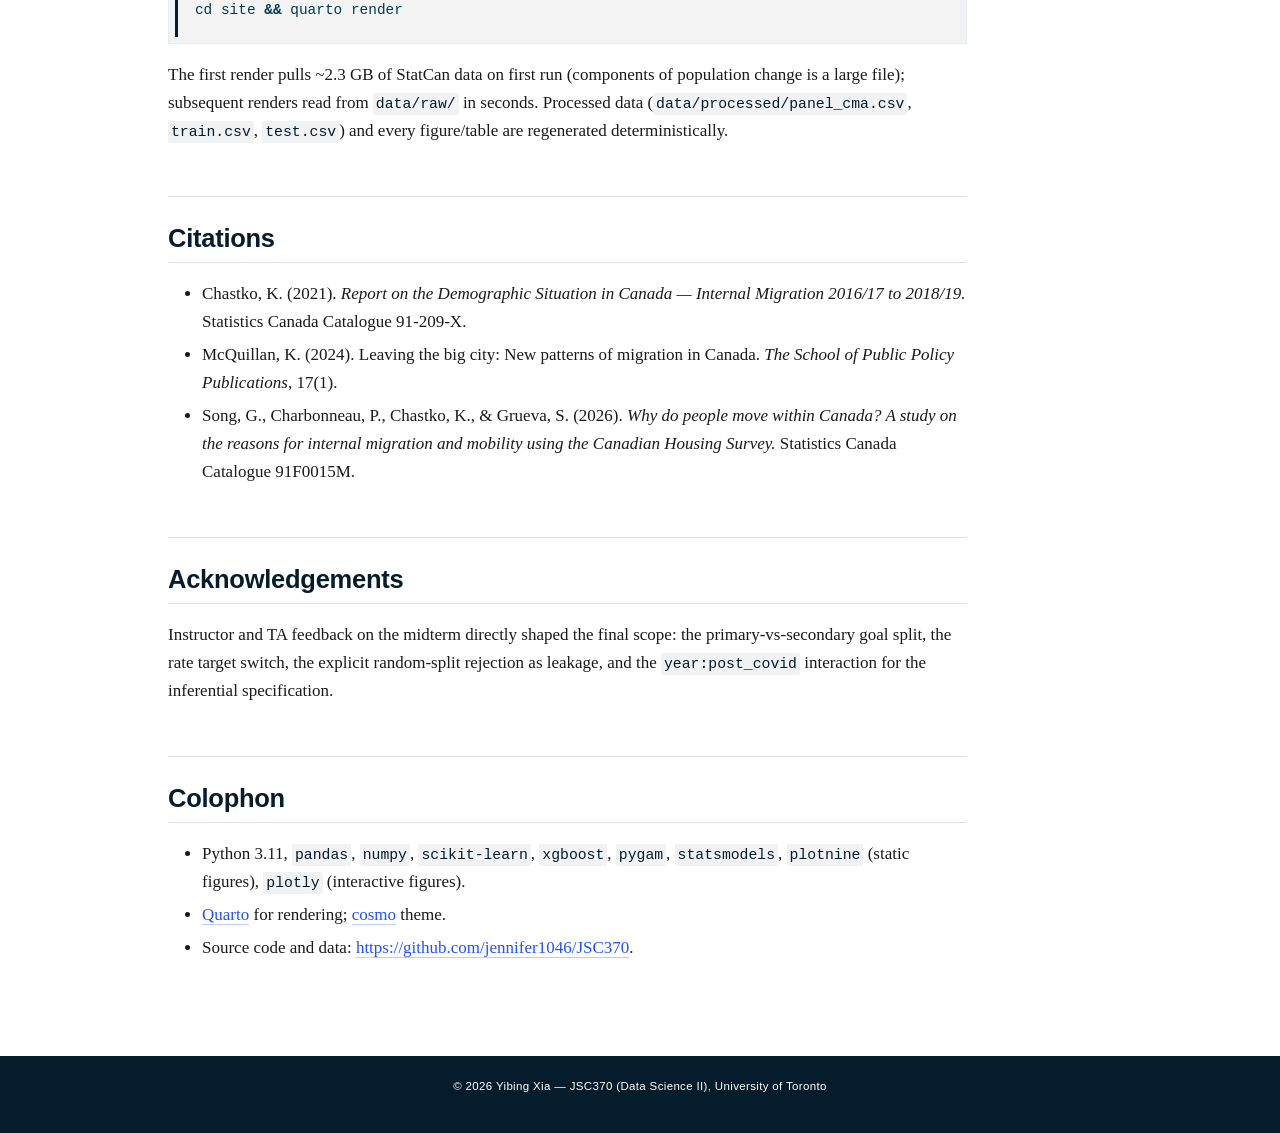
==== commit cdb2eac1: "Built site for gh-pages" ====
--- a/about.html
+++ b/about.html
@@ -7,7 +7,7 @@
 <meta name="viewport" content="width=device-width, initial-scale=1.0, user-scalable=yes">
 
 
-<title>About this project – Canada Internal Migration</title>
+<title>About – Canada Internal Migration</title>
 <style>
 code{white-space: pre-wrap;}
 span.smallcaps{font-variant: small-caps;}
@@ -179,7 +179,8 @@
 
 <header id="title-block-header" class="quarto-title-block default">
 <div class="quarto-title">
-<h1 class="title">About this project</h1>
+<h1 class="title">About</h1>
+<p class="subtitle lead">Author, data provenance, and reproducibility</p>
 </div>
 
 
@@ -198,7 +199,7 @@
 
 <section id="author" class="level2">
 <h2 class="anchored" data-anchor-id="author">Author</h2>
-<p><strong>Yibing Xia</strong> — University of Toronto, JSC370 (Data Science II), 2026.</p>
+<p><strong>Yibing Xia</strong> — University of Toronto · JSC370 (Data Science II) · 2026.</p>
 </section>
 <section id="course-context" class="level2">
 <h2 class="anchored" data-anchor-id="course-context">Course context</h2>
--- a/styles.css
+++ b/styles.css
@@ -1,90 +1,230 @@
-/* Minor overrides on top of the Bootstrap "cosmo" theme. */
+/* McKinsey-inspired styling on top of the Bootstrap cosmo base.
+   Goals: Oxford-navy palette, serif body + sans display, minimal
+   decoration, generous whitespace, tables with only top/bottom rules. */
 
 :root {
-  --site-accent: #2c5f8d;
+  --mk-navy:    #051C2C;
+  --mk-navy-2:  #0A2540;
+  --mk-accent:  #2251FF;
+  --mk-ink:     #0a0a0a;
+  --mk-body:    #1a1a1a;
+  --mk-mute:    #6a6a6a;
+  --mk-rule:    #dddddd;
+  --mk-rule-strong: var(--mk-navy);
+  --mk-surface: #f4f4f4;
+  --mk-paper:   #ffffff;
+}
+
+/* Body: serif for long-form reading. */
+body,
+.quarto-container,
+main {
+  font-family: "Charter", "Iowan Old Style", "Georgia", "Times New Roman", serif;
+  color: var(--mk-body);
+  background: var(--mk-paper);
+  line-height: 1.65;
+  font-size: 17px;
+}
+
+/* Display, navigation, captions, and tables: clean sans. */
+h1, h2, h3, h4, h5, h6,
+.navbar, .nav-link, .navbar-brand,
+.card-title, .card-sub,
+.figure-caption, .table-caption, .figure-description,
+.report-table,
+.page-footer, .nav-footer,
+.lead-label {
+  font-family: "Inter", "IBM Plex Sans", -apple-system, BlinkMacSystemFont, "Helvetica Neue", "Arial", sans-serif;
+}
+
+h1 {
+  font-weight: 700;
+  color: var(--mk-navy);
+  letter-spacing: -0.02em;
+  font-size: 2.1rem;
+}
+
+h2 {
+  font-weight: 600;
+  color: var(--mk-navy);
+  border-top: 1px solid var(--mk-rule);
+  padding-top: 1.5rem;
+  margin-top: 3rem;
+  margin-bottom: 1rem;
+  letter-spacing: -0.01em;
+  font-size: 1.5rem;
+}
+
+h3 {
+  font-weight: 600;
+  color: var(--mk-navy);
+  margin-top: 2rem;
+  margin-bottom: 0.75rem;
+  font-size: 1.2rem;
+}
+
+h4 {
+  font-weight: 600;
+  color: var(--mk-navy-2);
+  margin-top: 1.5rem;
+  margin-bottom: 0.5rem;
+  font-size: 1.05rem;
+  text-transform: uppercase;
+  letter-spacing: 0.04em;
+}
+
+/* Links */
+a {
+  color: var(--mk-accent);
+  text-decoration: none;
+  border-bottom: 1px solid rgba(34, 81, 255, 0.3);
+  transition: border-color 0.15s, color 0.15s;
+}
+
+a:hover {
+  color: var(--mk-navy);
+  border-bottom-color: var(--mk-navy);
+}
+
+/* Navbar */
+.navbar {
+  background: var(--mk-navy) !important;
+  border-bottom: none;
+  box-shadow: none;
+  padding: 0.9rem 1.25rem;
+}
+
+.navbar .navbar-brand,
+.navbar .nav-link {
+  color: #ffffff !important;
+  font-weight: 500;
+  letter-spacing: 0.02em;
+  border-bottom: none;
+}
+
+.navbar .navbar-brand {
+  font-weight: 700;
+  font-size: 1.05rem;
+  letter-spacing: 0.01em;
+}
+
+.navbar .nav-link:hover {
+  color: #9ab0ff !important;
+}
+
+/* Title block under the navbar */
+.quarto-title-block {
+  border-bottom: 2px solid var(--mk-navy);
+  padding-bottom: 1rem;
+  margin-bottom: 2rem;
 }
 
 .quarto-title-block .quarto-title .title {
-  font-weight: 600;
-  color: var(--site-accent);
-}
-
-.navbar {
-  box-shadow: 0 1px 3px rgba(0, 0, 0, 0.06);
-}
-
-.hero-block {
-  background: linear-gradient(180deg, #f2f6fb 0%, #ffffff 100%);
-  padding: 2rem 1.5rem;
-  border-radius: 10px;
-  margin-bottom: 2rem;
-  border: 1px solid #e6eef6;
-}
-
-.hero-block h2 {
-  margin-top: 0;
-  color: var(--site-accent);
-}
-
-.figure-caption {
-  font-style: italic;
-  color: #4b5563;
+  font-weight: 700;
+  color: var(--mk-navy);
+  font-size: 2.2rem;
+  letter-spacing: -0.025em;
+  line-height: 1.15;
+}
+
+.quarto-title-block .quarto-title .subtitle,
+.quarto-title-block .subtitle {
+  font-size: 1.15rem;
+  color: var(--mk-mute);
+  font-weight: 400;
   margin-top: 0.5rem;
-  margin-bottom: 0.25rem;
-}
-
-.figure-description {
-  font-size: 0.95rem;
-  color: #374151;
-  margin-bottom: 2rem;
-  line-height: 1.55;
+  font-family: "Inter", -apple-system, BlinkMacSystemFont, "Helvetica Neue", sans-serif;
+}
+
+/* Navigation grid on the landing page */
+.nav-cards {
+  display: grid;
+  grid-template-columns: repeat(auto-fit, minmax(240px, 1fr));
+  gap: 0;
+  margin: 2rem 0 3rem;
+  border-top: 2px solid var(--mk-navy);
+  border-bottom: 2px solid var(--mk-navy);
 }
 
 .card-link {
   display: block;
-  padding: 1rem 1.25rem;
-  background: #ffffff;
-  border: 1px solid #e6eef6;
-  border-radius: 8px;
-  margin-bottom: 0.75rem;
+  padding: 1.5rem 1.25rem 1.4rem;
+  border-right: 1px solid var(--mk-rule);
+  background: var(--mk-paper);
+  color: var(--mk-body);
   text-decoration: none;
-  color: #1f2937;
-  transition: border-color 0.15s, transform 0.15s;
+  border-bottom: none;
+  transition: background 0.15s ease, color 0.15s ease;
+}
+
+.nav-cards > .card-link:last-child {
+  border-right: none;
 }
 
 .card-link:hover {
-  border-color: var(--site-accent);
-  transform: translateY(-1px);
+  background: var(--mk-navy);
+  color: var(--mk-paper);
+}
+
+.card-link:hover .card-title,
+.card-link:hover .card-sub,
+.card-link:hover code {
+  color: var(--mk-paper);
 }
 
 .card-link .card-title {
-  font-weight: 600;
-  color: var(--site-accent);
-  margin-bottom: 0.25rem;
+  font-weight: 700;
+  color: var(--mk-navy);
+  margin-bottom: 0.5rem;
+  font-size: 1rem;
+  text-transform: uppercase;
+  letter-spacing: 0.05em;
 }
 
 .card-link .card-sub {
   font-size: 0.9rem;
-  color: #4b5563;
-}
-
-/* Table styling reused from the report */
+  color: var(--mk-mute);
+  line-height: 1.55;
+  font-weight: 400;
+}
+
+.card-link:hover code {
+  background: rgba(255, 255, 255, 0.12);
+  color: var(--mk-paper);
+}
+
+/* Tables — clean McKinsey rule style: top/bottom only, no verticals. */
 .report-table {
   border-collapse: collapse;
   width: 100%;
   font-size: 0.92rem;
-  margin-bottom: 1rem;
-}
-
-.report-table th,
-.report-table td {
-  border: 1px solid #e5e7eb;
-  padding: 0.4rem 0.6rem;
+  margin: 0.75rem 0 1.75rem;
+}
+
+.report-table thead th {
+  border-top: 2px solid var(--mk-navy);
+  border-bottom: 1px solid var(--mk-navy);
+  background: var(--mk-paper);
+  color: var(--mk-navy);
+  padding: 0.55rem 0.75rem;
+  font-weight: 700;
   text-align: left;
-}
-
-.report-table th {
-  background: #f3f6fa;
+  text-transform: uppercase;
+  letter-spacing: 0.045em;
+  font-size: 0.78rem;
+  white-space: nowrap;
+}
+
+.report-table tbody td {
+  border: none;
+  border-bottom: 1px solid var(--mk-rule);
+  padding: 0.5rem 0.75rem;
+}
+
+.report-table tr.group-gap td {
+  border-bottom: 2px solid var(--mk-navy);
+  padding: 0;
+  height: 0;
 }
 
 .report-table td.num,
@@ -93,9 +233,183 @@
   font-variant-numeric: tabular-nums;
 }
 
+.report-table tbody tr:last-child td {
+  border-bottom: 2px solid var(--mk-navy);
+}
+
 .table-caption {
-  font-size: 0.9rem;
-  color: #4b5563;
-  margin-bottom: 0.35rem;
+  font-size: 0.78rem;
+  color: var(--mk-navy);
+  margin: 1rem 0 0.4rem;
+  text-transform: uppercase;
+  letter-spacing: 0.07em;
+  font-weight: 700;
+}
+
+.table-grid {
+  display: grid;
+  grid-template-columns: 1fr 1fr;
+  gap: 1.5rem;
+  margin: 1rem 0;
+}
+
+.table-panel {
+  min-width: 0;
+}
+
+/* Figures */
+.figure-caption {
+  font-size: 0.78rem;
+  color: var(--mk-navy);
+  margin: 0.75rem 0 0.25rem;
+  font-style: normal;
+  text-transform: uppercase;
+  letter-spacing: 0.07em;
+  font-weight: 700;
+}
+
+.figure-description {
+  font-size: 0.92rem;
+  color: var(--mk-body);
+  line-height: 1.65;
+  margin: 0.25rem 0 2.5rem;
+  border-left: 3px solid var(--mk-navy);
+  padding: 0.1rem 0 0.1rem 0.9rem;
+}
+
+/* Code */
+code {
+  font-family: "JetBrains Mono", "IBM Plex Mono", "SF Mono", "Menlo", monospace;
+  background: var(--mk-surface);
+  padding: 0.08em 0.35em;
+  border-radius: 2px;
+  font-size: 0.87em;
+  color: var(--mk-navy);
+}
+
+pre,
+pre code {
+  background: var(--mk-surface);
+  color: var(--mk-body);
+  border: none;
+  border-left: 3px solid var(--mk-navy);
+  padding: 0.9rem 1rem;
+  border-radius: 0;
+  font-size: 0.85rem;
+}
+
+/* Footer */
+.nav-footer, .page-footer {
+  background: var(--mk-navy);
+  color: #ffffff;
+  font-size: 0.82rem;
+  padding: 1.25rem 1rem;
+  letter-spacing: 0.025em;
+  border-top: none;
+}
+
+.nav-footer a, .page-footer a {
+  color: #ffffff;
+  border-bottom-color: rgba(255, 255, 255, 0.4);
+}
+
+.nav-footer a:hover, .page-footer a:hover {
+  color: #9ab0ff;
+  border-bottom-color: #9ab0ff;
+}
+
+/* Table of contents in right rail */
+nav[role="doc-toc"] .nav-link {
+  color: var(--mk-mute);
+  border-bottom: none;
+  font-size: 0.85rem;
+}
+
+nav[role="doc-toc"] .nav-link.active,
+nav[role="doc-toc"] .nav-link:hover {
+  color: var(--mk-navy);
+  border-bottom: none;
+}
+
+/* Horizontal rule */
+hr {
+  border: none;
+  border-top: 1px solid var(--mk-rule);
+  margin: 2.5rem 0;
+}
+
+/* Lists */
+ul, ol {
+  line-height: 1.65;
+}
+
+ul li, ol li {
+  margin-bottom: 0.3rem;
+}
+
+/* Blockquotes */
+blockquote {
+  border-left: 3px solid var(--mk-navy);
+  padding: 0.2rem 0 0.2rem 1rem;
+  color: var(--mk-body);
   font-style: italic;
-}
+  margin: 1.5rem 0;
+}
+
+/* Lead paragraph */
+.lead {
+  font-family: "Inter", -apple-system, BlinkMacSystemFont, sans-serif;
+  font-size: 1.1rem;
+  font-weight: 400;
+  line-height: 1.55;
+  color: var(--mk-body);
+  margin-bottom: 1.5rem;
+}
+
+/* Hero block — keep the class for backwards compat, but strip decoration. */
+.hero-block {
+  background: none;
+  padding: 0;
+  margin-bottom: 1.5rem;
+  border: none;
+  border-radius: 0;
+}
+
+.hero-block h2 {
+  margin-top: 0;
+  border-top: none;
+  padding-top: 0;
+}
+
+/* Small labels (e.g. "Primary —", "Secondary —") */
+.lead-label {
+  font-size: 0.78rem;
+  color: var(--mk-navy);
+  text-transform: uppercase;
+  letter-spacing: 0.08em;
+  font-weight: 700;
+  margin-right: 0.35rem;
+}
+
+/* Images should not overflow on narrow screens */
+img {
+  max-width: 100%;
+  height: auto;
+}
+
+/* Responsive tweaks */
+@media (max-width: 720px) {
+  .nav-cards {
+    grid-template-columns: 1fr;
+  }
+  .card-link {
+    border-right: none;
+    border-bottom: 1px solid var(--mk-rule);
+  }
+  .nav-cards > .card-link:last-child {
+    border-bottom: none;
+  }
+  .table-grid {
+    grid-template-columns: 1fr;
+  }
+}
